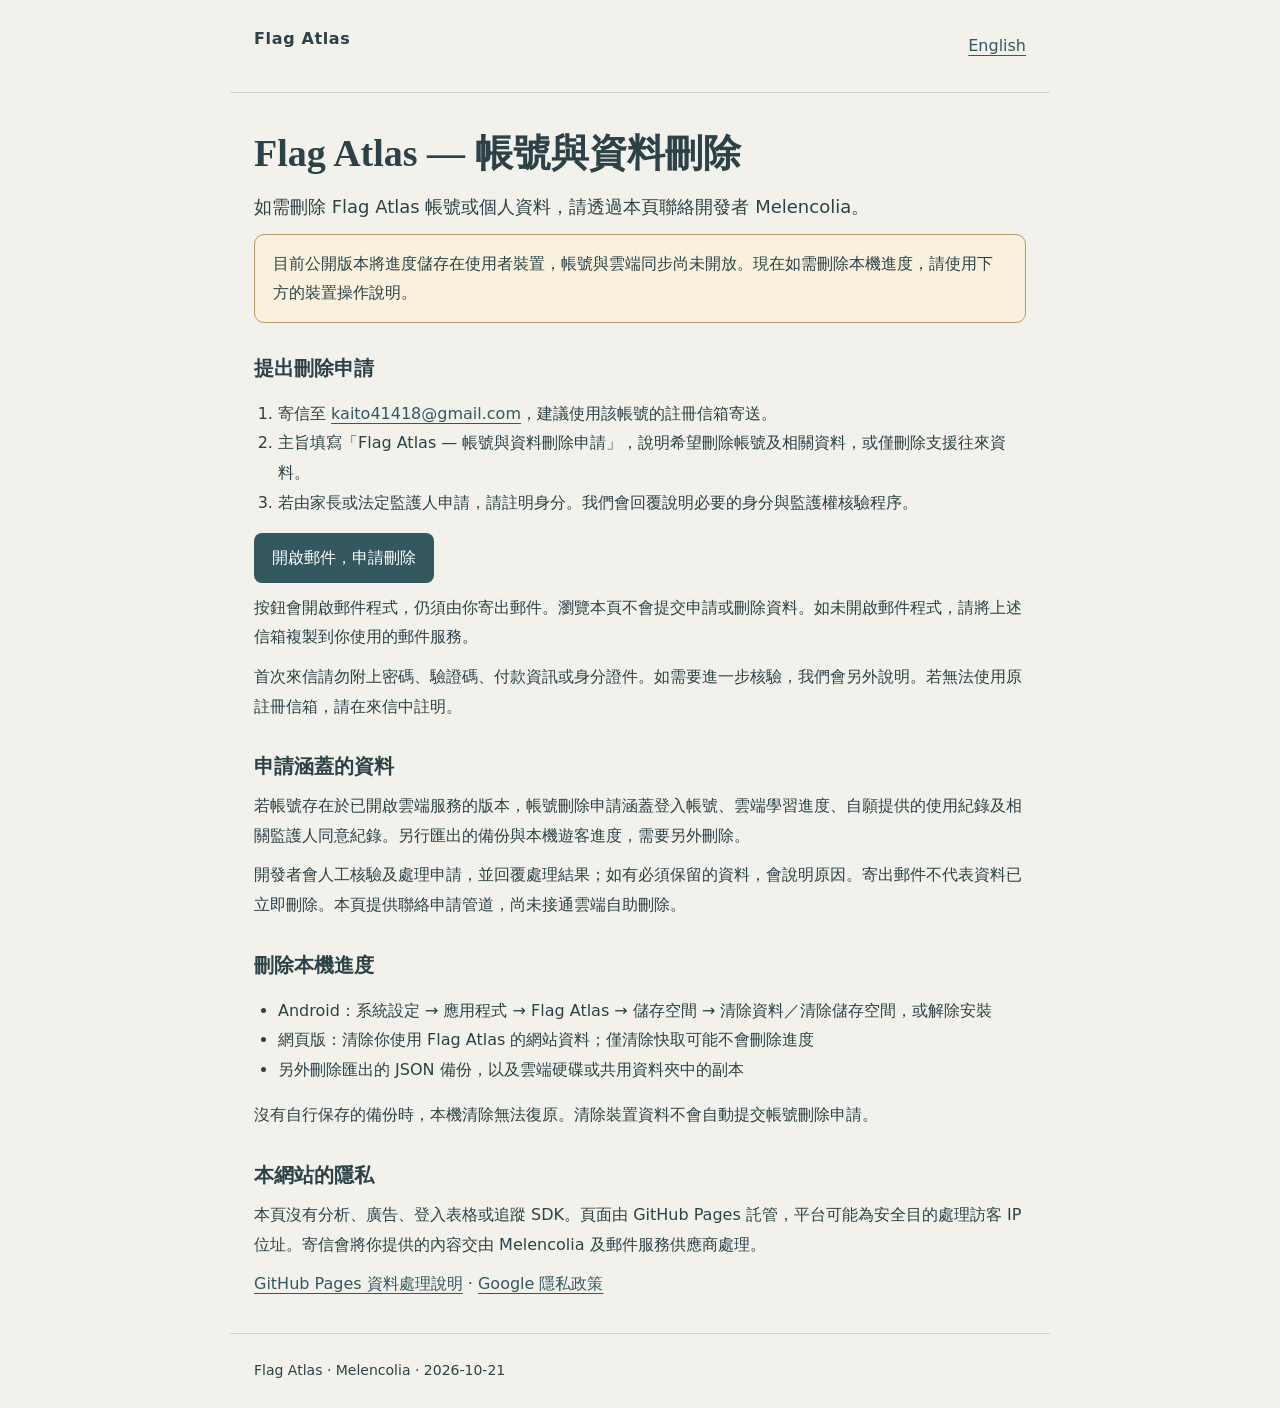
==== delete-account/index.html @ fba3f757 "Publish Flag Atlas account and data deletion request pages" ====
<!doctype html>
<html lang="zh-Hant"><head><meta charset="utf-8">
<meta name="viewport" content="width=device-width,initial-scale=1">
<meta name="referrer" content="no-referrer">
<meta http-equiv="Content-Security-Policy" content="default-src 'none'; style-src 'self'; base-uri 'none'; form-action 'none'; frame-src 'none'">
<meta name="description" content="Flag Atlas account and data deletion requests. Melencolia.">
<title>Flag Atlas — 帳號與資料刪除</title><link rel="stylesheet" href="../site.css"></head>
<body><header><strong>Flag Atlas</strong><nav><a href="en/index.html" lang="en">English</a></nav></header>
<main><h1>Flag Atlas — 帳號與資料刪除</h1><p class="summary">如需刪除 Flag Atlas 帳號或個人資料，請透過本頁聯絡開發者 Melencolia。</p>
<p class="notice">目前公開版本將進度儲存在使用者裝置，帳號與雲端同步尚未開放。現在如需刪除本機進度，請使用下方的裝置操作說明。</p>
<section><h2>提出刪除申請</h2>
<ol><li>寄信至 <a href="mailto:kaito41418@gmail.com">kaito41418@gmail.com</a>，建議使用該帳號的註冊信箱寄送。</li>
<li>主旨填寫「Flag Atlas — 帳號與資料刪除申請」，說明希望刪除帳號及相關資料，或僅刪除支援往來資料。</li>
<li>若由家長或法定監護人申請，請註明身分。我們會回覆說明必要的身分與監護權核驗程序。</li></ol>
<p><a class="request-button" href="mailto:kaito41418@gmail.com?subject=Flag+Atlas+%E2%80%94+%E5%B8%B3%E8%99%9F%E8%88%87%E8%B3%87%E6%96%99%E5%88%AA%E9%99%A4%E7%94%B3%E8%AB%8B&amp;body=%E8%AB%8B%E5%88%AA%E9%99%A4%E6%88%91%E7%9A%84+Flag+Atlas+%E5%B8%B3%E8%99%9F%E5%8F%8A%E7%9B%B8%E9%97%9C%E8%B3%87%E6%96%99%E3%80%82%0A%E8%A8%BB%E5%86%8A%E4%BF%A1%E7%AE%B1%EF%BC%9A%0A%E6%87%89%E7%94%A8%E7%A8%8B%E5%BC%8F%E7%89%88%E6%9C%AC%EF%BC%88%E9%81%B8%E5%A1%AB%EF%BC%89%EF%BC%9A%0A">開啟郵件，申請刪除</a></p>
<p>按鈕會開啟郵件程式，仍須由你寄出郵件。瀏覽本頁不會提交申請或刪除資料。如未開啟郵件程式，請將上述信箱複製到你使用的郵件服務。</p>
<p>首次來信請勿附上密碼、驗證碼、付款資訊或身分證件。如需要進一步核驗，我們會另外說明。若無法使用原註冊信箱，請在來信中註明。</p></section>
<section><h2>申請涵蓋的資料</h2>
<p>若帳號存在於已開啟雲端服務的版本，帳號刪除申請涵蓋登入帳號、雲端學習進度、自願提供的使用紀錄及相關監護人同意紀錄。另行匯出的備份與本機遊客進度，需要另外刪除。</p>
<p>開發者會人工核驗及處理申請，並回覆處理結果；如有必須保留的資料，會說明原因。寄出郵件不代表資料已立即刪除。本頁提供聯絡申請管道，尚未接通雲端自助刪除。</p></section>
<section><h2>刪除本機進度</h2>
<ul><li>Android：系統設定 → 應用程式 → Flag Atlas → 儲存空間 → 清除資料／清除儲存空間，或解除安裝</li>
<li>網頁版：清除你使用 Flag Atlas 的網站資料；僅清除快取可能不會刪除進度</li>
<li>另外刪除匯出的 JSON 備份，以及雲端硬碟或共用資料夾中的副本</li></ul>
<p>沒有自行保存的備份時，本機清除無法復原。清除裝置資料不會自動提交帳號刪除申請。</p></section>
<section><h2>本網站的隱私</h2><p>本頁沒有分析、廣告、登入表格或追蹤 SDK。頁面由 GitHub Pages 託管，平台可能為安全目的處理訪客 IP 位址。寄信會將你提供的內容交由 Melencolia 及郵件服務供應商處理。</p>
<p><a href="https://docs.github.com/en/pages/getting-started-with-github-pages/what-is-github-pages#data-collection" rel="noreferrer">GitHub Pages 資料處理說明</a> · <a href="https://policies.google.com/privacy" rel="noreferrer">Google 隱私政策</a></p></section></main>
<footer>Flag Atlas · Melencolia · 2026-10-21</footer></body></html>
---- site.css ----
:root{color-scheme:light;--ink:#2c4246;--muted:#566368;--paper:#f3f1eb;--line:#c8d4d6;--accent:#345860}*{box-sizing:border-box}body{margin:0;color:var(--ink);background:var(--paper);font:16px/1.85 system-ui,-apple-system,"Segoe UI",sans-serif}main,header,footer{max-width:820px;margin:auto;padding:24px}header{display:flex;justify-content:space-between;gap:16px;border-bottom:1px solid var(--line)}header strong{letter-spacing:.04em}h1{font-family:Georgia,serif;font-size:clamp(27px,5vw,38px);line-height:1.3;margin:12px 0}h2{font-size:20px;margin:30px 0 10px;line-height:1.5}p,li{overflow-wrap:anywhere}p{margin:10px 0}a{color:var(--accent);text-underline-offset:4px}a:focus-visible{outline:2px solid var(--accent);outline-offset:4px}nav{display:flex;flex-wrap:wrap;gap:16px}nav a{min-height:44px;display:inline-flex;align-items:center}.meta{font-size:14px;color:var(--muted);padding:16px 0;border-bottom:1px solid var(--line)}.notice{padding:14px 18px;border:1px solid #bb9a67;background:#f9f0de;border-radius:10px}.summary{font-size:18px}footer{font-size:14px;border-top:1px solid var(--line)}ul,ol{padding-left:24px}@media(max-width:420px){header,main,footer{padding:18px}header{align-items:flex-start;flex-direction:column;gap:0}}@media(prefers-reduced-motion:reduce){*{scroll-behavior:auto}}

.request-button{display:inline-flex;align-items:center;min-height:48px;padding:10px 18px;background:var(--accent);color:#fff;border-radius:8px;text-decoration:none}.request-button:hover{background:#2c4b52}.request-button:focus-visible{outline-offset:5px}
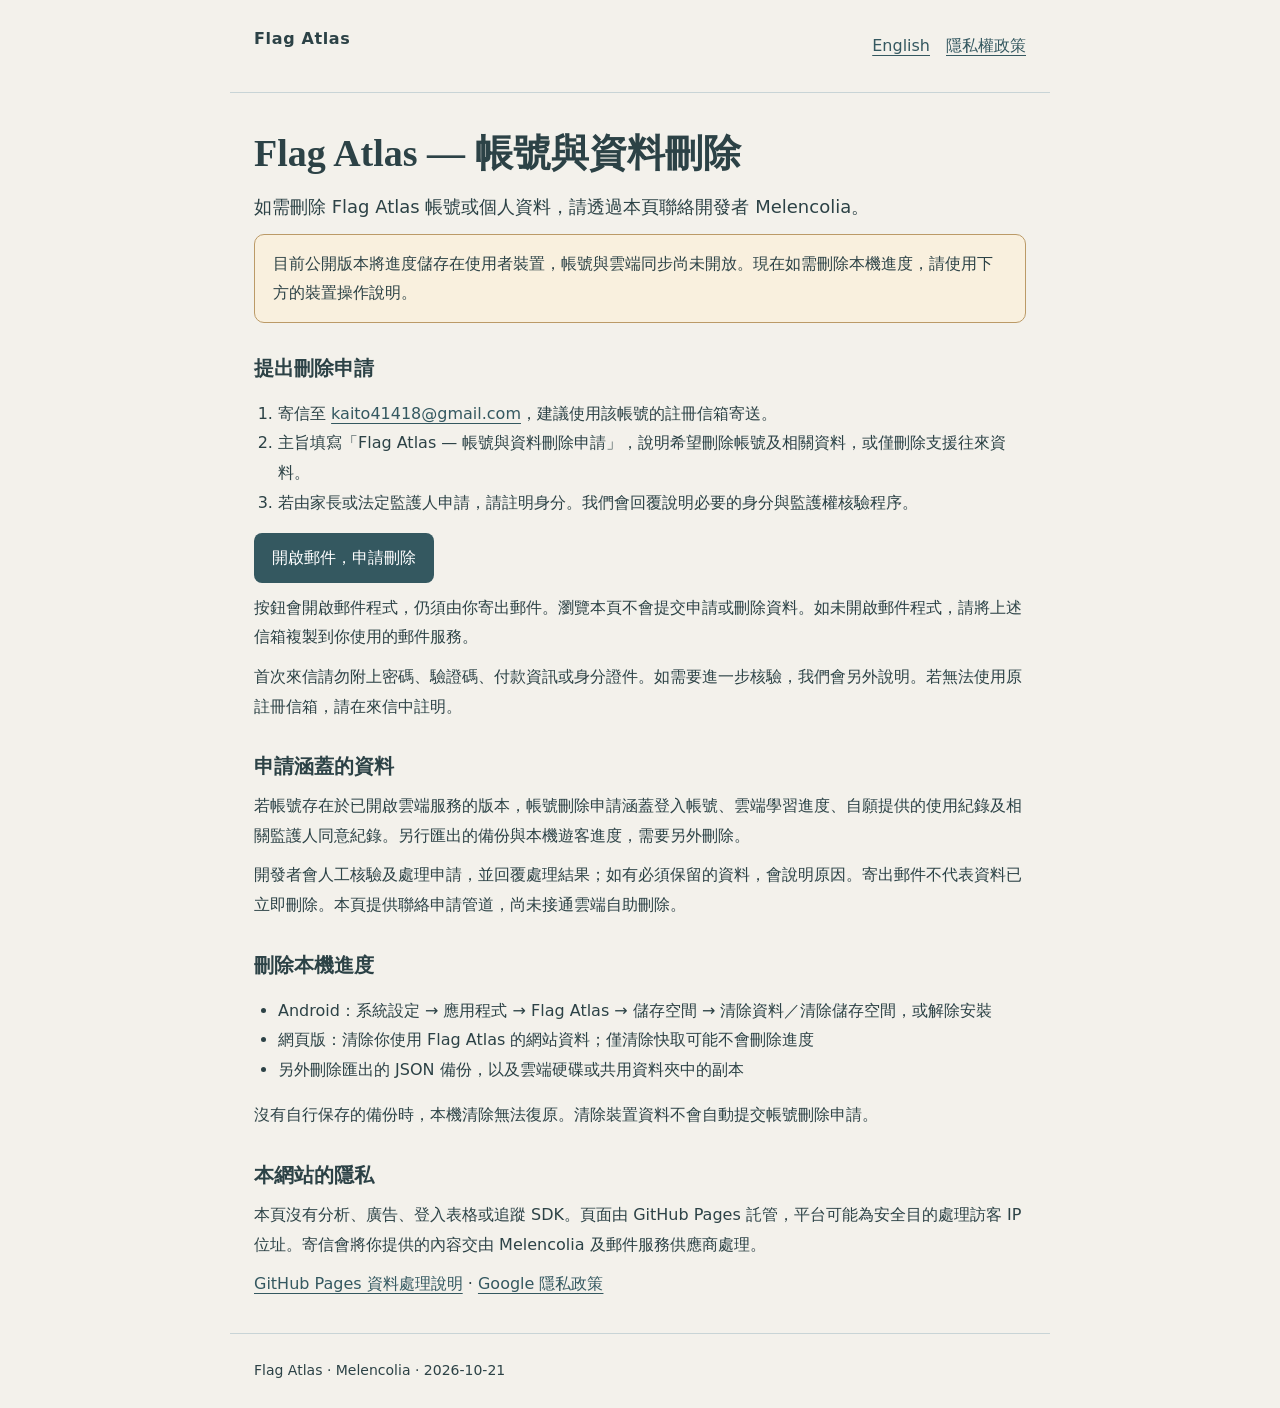
==== commit 4bbfca27: "Publish bilingual privacy policy for the current offline Flag Atlas app" ====
--- a/delete-account/index.html
+++ b/delete-account/index.html
@@ -5,7 +5,7 @@
 <meta http-equiv="Content-Security-Policy" content="default-src 'none'; style-src 'self'; base-uri 'none'; form-action 'none'; frame-src 'none'">
 <meta name="description" content="Flag Atlas account and data deletion requests. Melencolia.">
 <title>Flag Atlas — 帳號與資料刪除</title><link rel="stylesheet" href="../site.css"></head>
-<body><header><strong>Flag Atlas</strong><nav><a href="en/index.html" lang="en">English</a></nav></header>
+<body><header><strong>Flag Atlas</strong><nav><a href="en/index.html" lang="en">English</a><a href="../privacy/">隱私權政策</a></nav></header>
 <main><h1>Flag Atlas — 帳號與資料刪除</h1><p class="summary">如需刪除 Flag Atlas 帳號或個人資料，請透過本頁聯絡開發者 Melencolia。</p>
 <p class="notice">目前公開版本將進度儲存在使用者裝置，帳號與雲端同步尚未開放。現在如需刪除本機進度，請使用下方的裝置操作說明。</p>
 <section><h2>提出刪除申請</h2>
--- a/site.css
+++ b/site.css
@@ -1,3 +1,5 @@
 :root{color-scheme:light;--ink:#2c4246;--muted:#566368;--paper:#f3f1eb;--line:#c8d4d6;--accent:#345860}*{box-sizing:border-box}body{margin:0;color:var(--ink);background:var(--paper);font:16px/1.85 system-ui,-apple-system,"Segoe UI",sans-serif}main,header,footer{max-width:820px;margin:auto;padding:24px}header{display:flex;justify-content:space-between;gap:16px;border-bottom:1px solid var(--line)}header strong{letter-spacing:.04em}h1{font-family:Georgia,serif;font-size:clamp(27px,5vw,38px);line-height:1.3;margin:12px 0}h2{font-size:20px;margin:30px 0 10px;line-height:1.5}p,li{overflow-wrap:anywhere}p{margin:10px 0}a{color:var(--accent);text-underline-offset:4px}a:focus-visible{outline:2px solid var(--accent);outline-offset:4px}nav{display:flex;flex-wrap:wrap;gap:16px}nav a{min-height:44px;display:inline-flex;align-items:center}.meta{font-size:14px;color:var(--muted);padding:16px 0;border-bottom:1px solid var(--line)}.notice{padding:14px 18px;border:1px solid #bb9a67;background:#f9f0de;border-radius:10px}.summary{font-size:18px}footer{font-size:14px;border-top:1px solid var(--line)}ul,ol{padding-left:24px}@media(max-width:420px){header,main,footer{padding:18px}header{align-items:flex-start;flex-direction:column;gap:0}}@media(prefers-reduced-motion:reduce){*{scroll-behavior:auto}}
 
 .request-button{display:inline-flex;align-items:center;min-height:48px;padding:10px 18px;background:var(--accent);color:#fff;border-radius:8px;text-decoration:none}.request-button:hover{background:#2c4b52}.request-button:focus-visible{outline-offset:5px}
+
+.contents{display:grid;grid-template-columns:repeat(2,minmax(0,1fr));gap:0 18px;padding:16px 0;border-block:1px solid var(--line)}.contents a{font-size:14px;line-height:1.5;padding:6px 0}section{scroll-margin-top:18px}@media(max-width:520px){.contents{grid-template-columns:1fr}}
